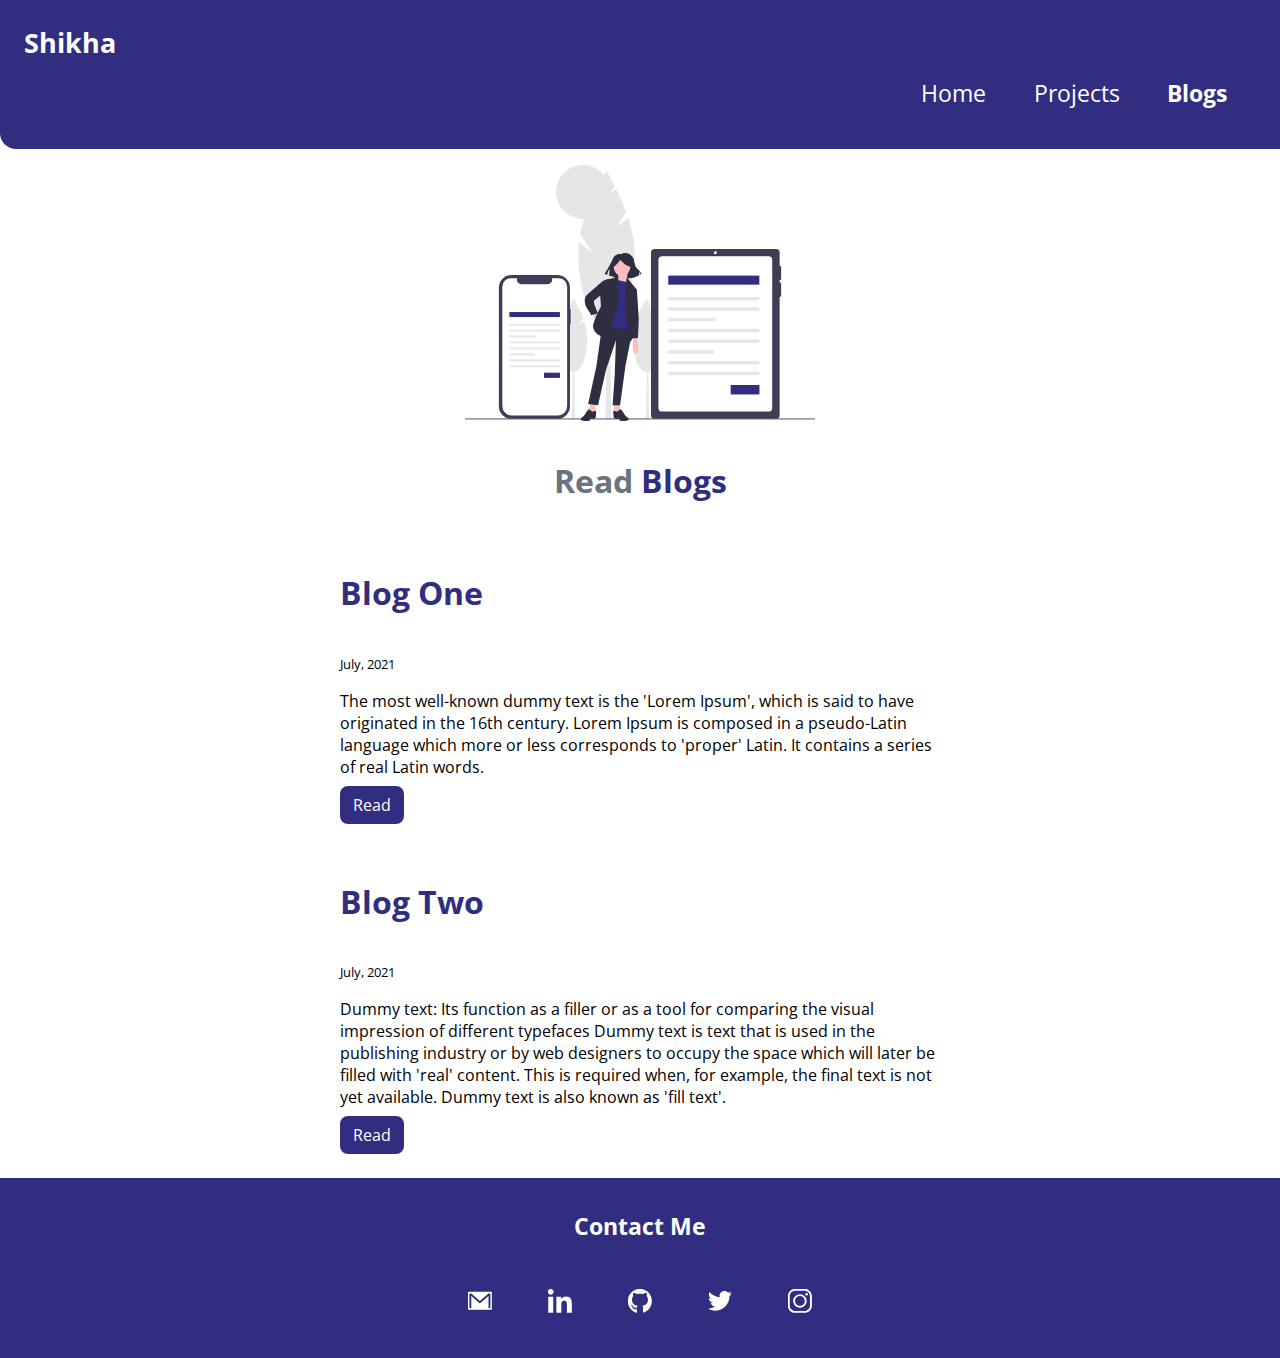
==== blogs.html @ 51d8a8a3 "Blog page completed" ====
<!DOCTYPE html>
<html lang="en">
<head>
    <meta charset="UTF-8">
    <meta http-equiv="X-UA-Compatible" content="IE=edge">
    <meta name="viewport" content="width=device-width, initial-scale=1.0">
    <title>Blog</title>
    <link rel='stylesheet'href="style.css" />
</head>
<body>
    <nav class="navigation">
        <div class="nav-brand">Shikha</div>
        <ul class="list-nobullets nav-pills">
            <li class="list-item-inline">
                <a class="link" href="index.html">Home</a>
            </li>
            <li class="list-item-inline">
                <a class="link" href="project.html">Projects</a>
            </li>
            <li class="list-item-inline">
                <a class="link active" href="#">Blogs</a>
            </li>
        </ul>
    </nav>

    <header class="heading">
        <img class="heading-img" src="assets/images/blog.svg" />
        <h1 class="heading-text">Read <span class="heading-keywords">Blogs</span></h1>
    </header>

    <section class="section">
        <div class="container container-center">
            <h1 class="heading-project heading-keywords">Blog One</h1>
            <small>July, 2021</small>
            <p>The most well-known dummy text is the 'Lorem Ipsum', which is said to have originated in the 16th century. Lorem Ipsum is composed in a pseudo-Latin language which more or less corresponds to 'proper' Latin. It contains a series of real Latin words.</p>
            <a class="link link-primary" href="#">Read</a>
            
        </div>
    </section>
    <section class="section">
        <div class="container container-center ">
            <h1 class="heading-project heading-keywords">Blog Two</h1>
            <small>July, 2021</small>
            <p>Dummy text: Its function as a filler or as a tool for comparing the visual impression of different typefaces Dummy text is text that is used in the publishing industry or by web designers to occupy the space which will later be filled with 'real' content. This is required when, for example, the final text is not yet available. Dummy text is also known as 'fill text'.</p>
            <a class="link link-primary" href="#">Read</a>
        </div>
    </section>

    <footer class="footer">
        <div class="footer-heading">Contact Me</div>
            <div class="contact-div">
                    <a class="link" href="mailto:shikhakumarisingh9715@gmail.com">
                        <img class ="link-conatct" src="assets/images/mail.svg">
                    </a>
                             
                    <a class="link" href="https://www.linkedin.com/in/shikha-kumari-6a6b18169/">
                        <img class ="link-conatct" src="assets/images/linkedin.svg">
                    </a>               
               
                    <a class="link" href="https://github.com/SHIKHASINGH1506">
                        <img class ="link-conatct" src="assets/images/github.svg">
                    </a>              
               
                    <a class="link" href="https://twitter.com/ShikhaK49176476">
                        <img class ="link-conatct" src="assets/images/twitter.svg">
                    </a>               
               
                    <a class="link" href="https://www.instagram.com/shikha.png/">
                        <img class ="link-conatct" src="assets/images/instagram.svg">
                    </a>              
           </div>
    </footer>
</body>
</html>
---- style.css ----
@import url('https://fonts.googleapis.com/css2?family=Open+Sans:wght@300&display=swap');

:root{
    --primary-color: #312E81;
    --dark-grey:#6B7280;
    --light-grey:#F3F4F6;
    --font-size: 1.44rem;
    --brnad-font-size: 1.7rem;
}

body{
    font-family: 'Open Sans', sans-serif;
    margin: 0px;
}

/**Container**/
.container{
    padding: 0rem 1rem;
    border-radius: 1em;
}
.container-center{
    max-width: 600px;
    margin: auto; 
}
.div-content{
    margin: 2rem 0rem 4rem 0rem;
}
.container-pages{
    /* margin-left: auto; */
    /* margin-right: auto; */
    padding: 2em;
}

/** links **/
.link{
    box-sizing: border-box;
    padding: 0.5rem 0.8rem;
    text-decoration: none;
}
.link-primary{
    background-color: var(--primary-color);
    border-radius: 0.5rem;
    color:white;
    max-width: 140px;
}
.link-secondary{
    border: 1px solid var(--primary-color);
    border-radius: 0.5rem;
    color:  var(--primary-color);
}

.line-break{
    margin: 2rem 0rem;
}

/** List **/
.list-nobullets{
    list-style-type: none;
}
.list-item-inline{
    display: inline;
    margin-right: 1rem;
    font-size: var(--font-size);
}

/** nav **/
.navigation{
    padding: 1.5rem;
    background-color: var(--primary-color);
    color: white;
    border-bottom-left-radius: 1rem;
}
.navigation .nav-brand{
    font-weight: bold;
    font-size: var(--brnad-font-size);
}
.navigation .link{
    color: white;
}
.nav-pills{
    text-align: right;
}
.active{
    font-weight: bold;
}

/** header **/
.heading{
    padding: 1rem;
}
.heading .heading-img{
    max-width: 350px;
    display: block;
    margin: auto;
}
.heading .heading-text{
    text-align: center;
    color: var(--dark-grey);
    padding-top: 1rem;
}
.heading-keywords{
    color: var(--primary-color);
}

/** sections **/
.section{
    padding: 2rem;
}
.section-pages{
    margin: 0em;
}
.section h1{
    text-align: center;
    /* padding: 1rem; */
}
.ow{
    background-color: var(--light-grey);
}
.section .heading-project{
    text-align: left;
    padding-bottom: 1rem;
    margin-block-start: 0em;
}

/** footer **/
.footer{
    background-color: var(--primary-color);
    padding: 2rem 1rem;
    color: white;
    text-align: center;
}
.footer-heading{
    font-weight: bold;
    font-size: 1.44rem;
    padding-bottom: 1rem;
}
.contact-div{
    display: flex;
    justify-content: space-around;
    width:800px;
    max-width: 25em;
    margin-left: auto;
    margin-right: auto;
    margin-top: 1.4em;
}
.link-conatct{
    width:1.5em;
}
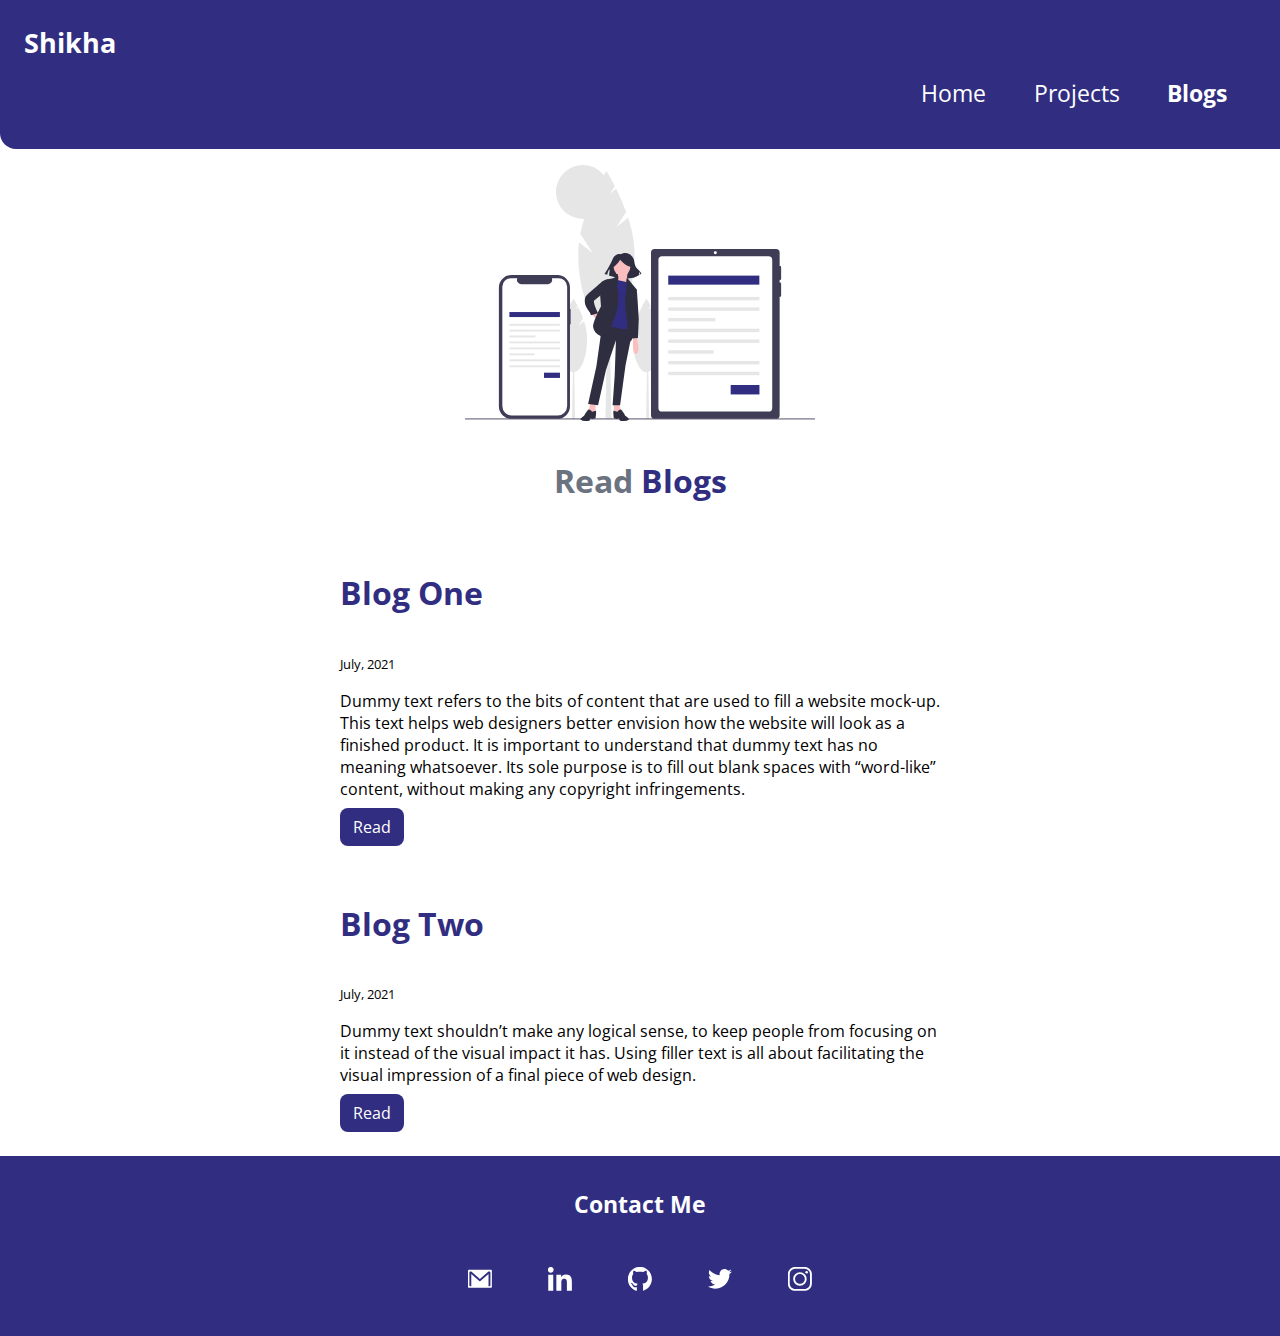
==== commit 495f06b3: "Dummy text changed" ====
--- a/blogs.html
+++ b/blogs.html
@@ -4,7 +4,7 @@
     <meta charset="UTF-8">
     <meta http-equiv="X-UA-Compatible" content="IE=edge">
     <meta name="viewport" content="width=device-width, initial-scale=1.0">
-    <title>Blog</title>
+    <title>Blog | Shikha</title>
     <link rel='stylesheet'href="style.css" />
 </head>
 <body>
@@ -32,7 +32,7 @@
         <div class="container container-center">
             <h1 class="heading-project heading-keywords">Blog One</h1>
             <small>July, 2021</small>
-            <p>The most well-known dummy text is the 'Lorem Ipsum', which is said to have originated in the 16th century. Lorem Ipsum is composed in a pseudo-Latin language which more or less corresponds to 'proper' Latin. It contains a series of real Latin words.</p>
+            <p>Dummy text refers to the bits of content that are used to fill a website mock-up. This text helps web designers better envision how the website will look as a finished product. It is important to understand that dummy text has no meaning whatsoever. Its sole purpose is to fill out blank spaces with “word-like” content, without making any copyright infringements.</p>
             <a class="link link-primary" href="#">Read</a>
             
         </div>
@@ -41,7 +41,7 @@
         <div class="container container-center ">
             <h1 class="heading-project heading-keywords">Blog Two</h1>
             <small>July, 2021</small>
-            <p>Dummy text: Its function as a filler or as a tool for comparing the visual impression of different typefaces Dummy text is text that is used in the publishing industry or by web designers to occupy the space which will later be filled with 'real' content. This is required when, for example, the final text is not yet available. Dummy text is also known as 'fill text'.</p>
+            <p>Dummy text shouldn’t make any logical sense, to keep people from focusing on it instead of the visual impact it has. Using filler text is all about facilitating the visual impression of a final piece of web design.</p>
             <a class="link link-primary" href="#">Read</a>
         </div>
     </section>
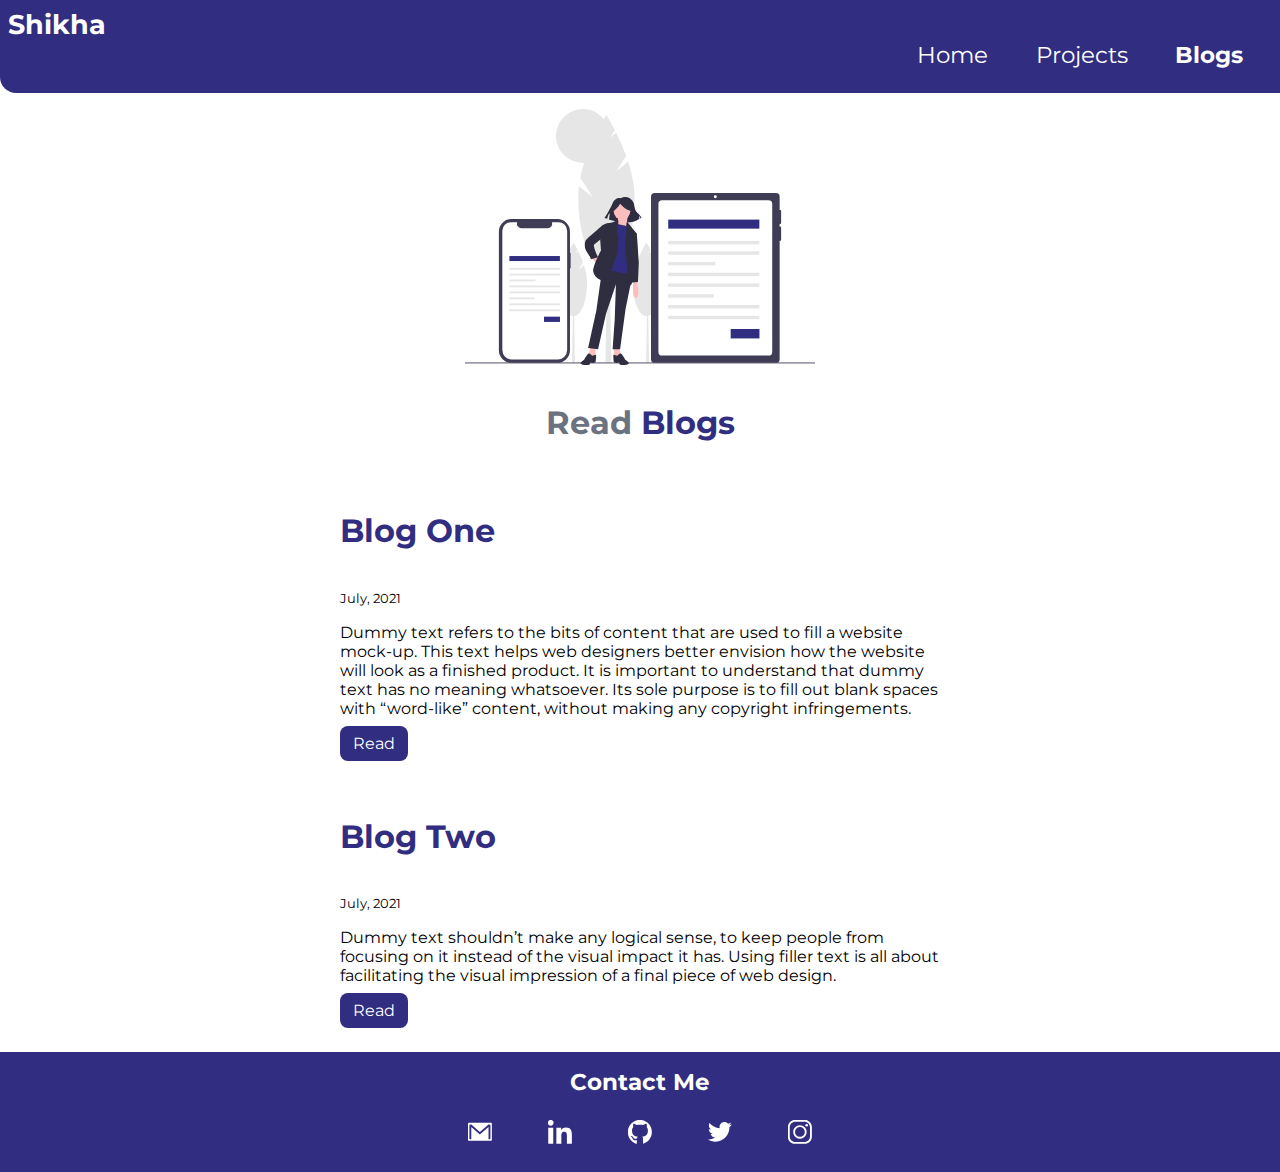
==== commit 607fb716: "padding reduced" ====
--- a/blogs.html
+++ b/blogs.html
@@ -6,6 +6,9 @@
     <meta name="viewport" content="width=device-width, initial-scale=1.0">
     <title>Blog | Shikha</title>
     <link rel='stylesheet'href="style.css" />
+    <link rel="preconnect" href="https://fonts.googleapis.com">
+    <link rel="preconnect" href="https://fonts.gstatic.com" crossorigin>
+    <link href="https://fonts.googleapis.com/css2?family=Montserrat:ital,wght@0,300;0,400;1,400&display=swap" rel="stylesheet">
 </head>
 <body>
     <nav class="navigation">
--- a/style.css
+++ b/style.css
@@ -1,15 +1,14 @@
-@import url('https://fonts.googleapis.com/css2?family=Open+Sans:wght@300&display=swap');
-
 :root{
     --primary-color: #312E81;
     --dark-grey:#6B7280;
     --light-grey:#F3F4F6;
     --font-size: 1.44rem;
+    --font-size2: 2rem;
     --brnad-font-size: 1.7rem;
 }
 
 body{
-    font-family: 'Open Sans', sans-serif;
+    font-family: 'Montserrat', sans-serif;
     margin: 0px;
 }
 
@@ -54,6 +53,9 @@
 }
 
 /** List **/
+ul{
+    margin-block-start: 0;
+}
 .list-nobullets{
     list-style-type: none;
 }
@@ -65,7 +67,7 @@
 
 /** nav **/
 .navigation{
-    padding: 1.5rem;
+    padding: 0.5rem;
     background-color: var(--primary-color);
     color: white;
     border-bottom-left-radius: 1rem;
@@ -79,6 +81,7 @@
 }
 .nav-pills{
     text-align: right;
+    padding-left: 0px;
 }
 .active{
     font-weight: bold;
@@ -125,7 +128,7 @@
 /** footer **/
 .footer{
     background-color: var(--primary-color);
-    padding: 2rem 1rem;
+    padding: 1rem 1rem;
     color: white;
     text-align: center;
 }
@@ -141,8 +144,20 @@
     max-width: 25em;
     margin-left: auto;
     margin-right: auto;
-    margin-top: 1.4em;
 }
 .link-conatct{
     width:1.5em;
+}
+
+ /* Media Query  */
+@media (max-width: 480px) {
+    .nav-brand {
+        font-size: var(--fontSize2);
+        padding-left: 0em;
+        padding-bottom: 1em;
+        text-align: center;
+    }
+    .nav-pills {
+        text-align: center;
+    }
 }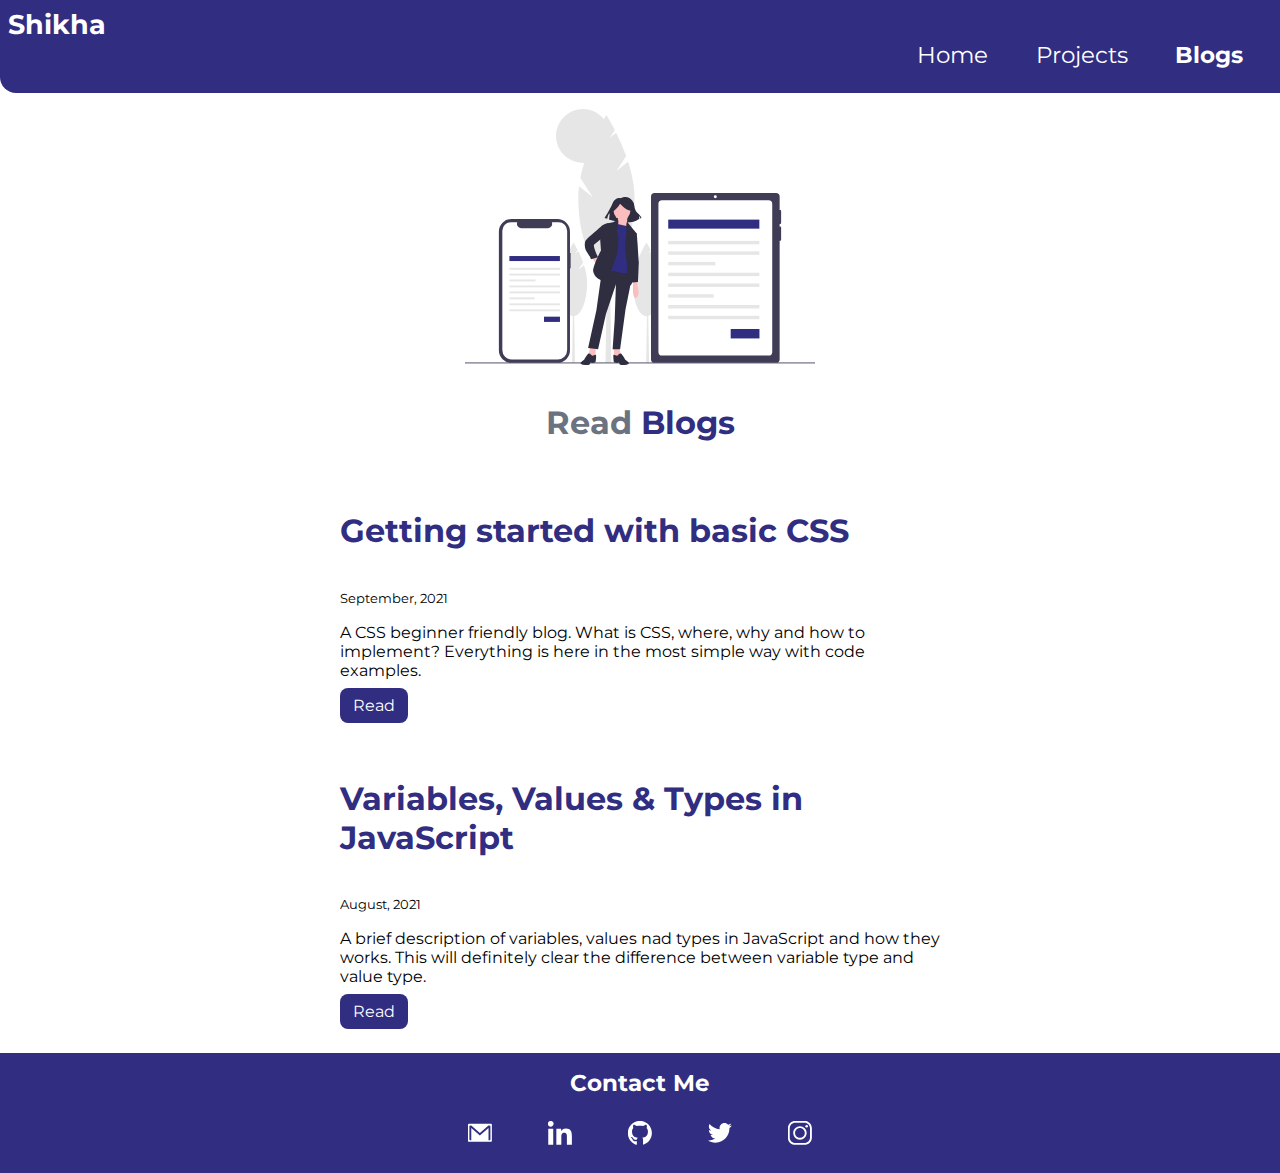
==== commit e85aefc5: "Added blogs" ====
--- a/blogs.html
+++ b/blogs.html
@@ -33,19 +33,19 @@
 
     <section class="section">
         <div class="container container-center">
-            <h1 class="heading-project heading-keywords">Blog One</h1>
-            <small>July, 2021</small>
-            <p>Dummy text refers to the bits of content that are used to fill a website mock-up. This text helps web designers better envision how the website will look as a finished product. It is important to understand that dummy text has no meaning whatsoever. Its sole purpose is to fill out blank spaces with “word-like” content, without making any copyright infringements.</p>
-            <a class="link link-primary" href="#">Read</a>
+            <h1 class="heading-project heading-keywords">Getting started with basic CSS</h1>
+            <small>September, 2021</small>
+            <p>A CSS beginner friendly blog. What is CSS, where, why and how to implement? Everything is here in the most simple way with code examples.</p>
+            <a class="link link-primary" href="https://shikha15.hashnode.dev/getting-started-with-css">Read</a>
             
         </div>
     </section>
     <section class="section">
         <div class="container container-center ">
-            <h1 class="heading-project heading-keywords">Blog Two</h1>
-            <small>July, 2021</small>
-            <p>Dummy text shouldn’t make any logical sense, to keep people from focusing on it instead of the visual impact it has. Using filler text is all about facilitating the visual impression of a final piece of web design.</p>
-            <a class="link link-primary" href="#">Read</a>
+            <h1 class="heading-project heading-keywords">Variables, Values & Types in JavaScript</h1>
+            <small>August, 2021</small>
+            <p>A brief description of variables, values nad types in JavaScript and how they works. This will definitely clear the difference between variable type and value type.</p>
+            <a class="link link-primary" href="https://shikha15.hashnode.dev/variables-values-in-javascript">Read</a>
         </div>
     </section>
 
